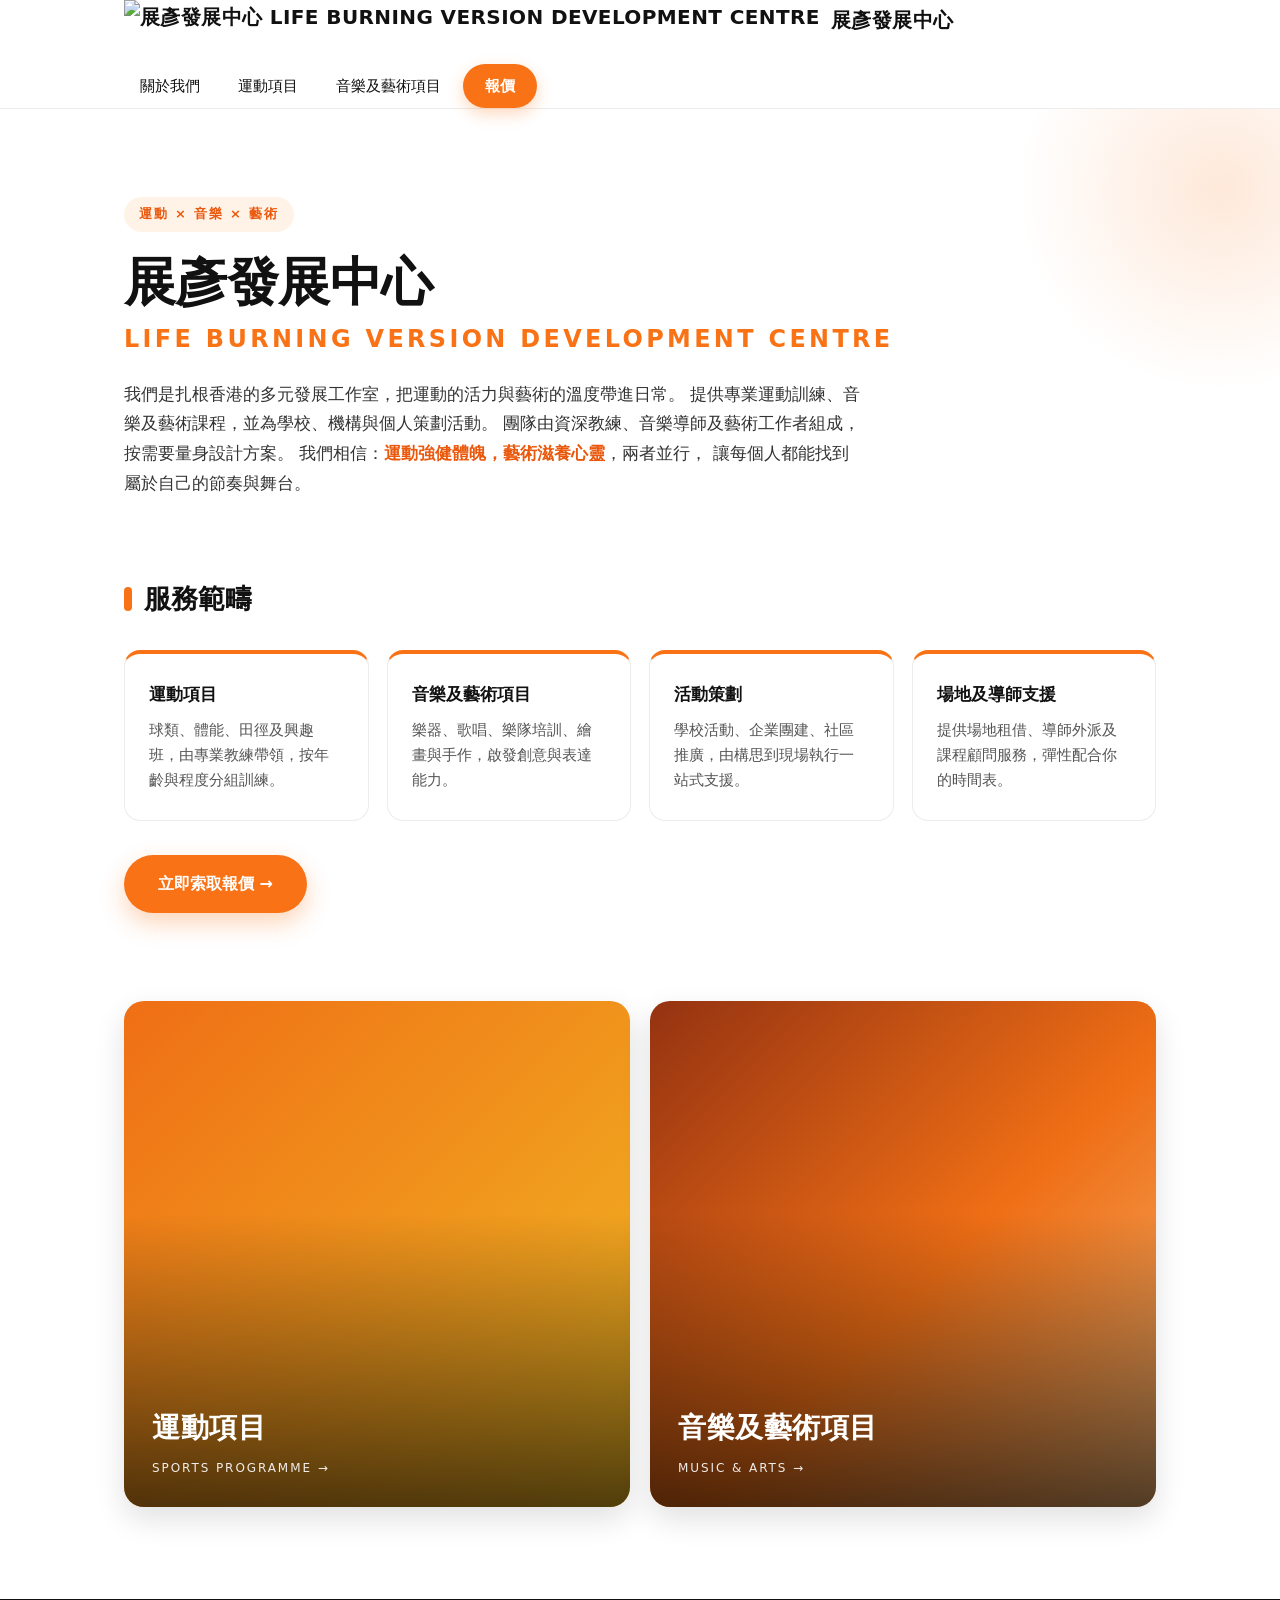
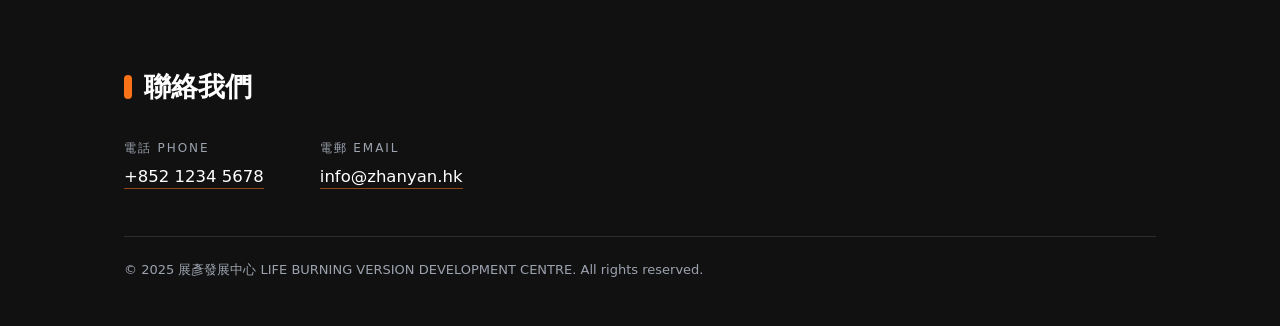
==== index.html @ b1339d57 "Add files via upload" ====
<!DOCTYPE html>
<html lang="zh-Hant">
<head>
<meta charset="UTF-8">
<meta name="viewport" content="width=device-width, initial-scale=1.0">
<title>展彥發展中心｜LIFE BURNING VERSION DEVELOPMENT CENTRE</title>
<link rel="stylesheet" href="main.css">
</head>

<body id="top">

  <header class="site-header">
    <div class="wrap header-inner">
      <a class="logo" href="index.html">
        <img src="images/logo.png" alt="展彥發展中心 LIFE BURNING VERSION DEVELOPMENT CENTRE" class="logo-img">
        展彥發展中心
      </a>
      <nav class="nav">
        <a href="about.html">關於我們</a>
        <a href="sports.html">運動項目</a>
        <a href="arts.html">音樂及藝術項目</a>
        <a class="nav-quote" href="quote.html">報價</a>
      </nav>
    </div>
  </header>

  <section class="hero" id="about">
    <div class="wrap">
      <span class="eyebrow">運動 × 音樂 × 藝術</span>
      <h1>
        展彥發展中心
        <span class="en">LIFE BURNING VERSION DEVELOPMENT CENTRE</span>
      </h1>
      <p class="intro">
        我們是扎根香港的多元發展工作室，把運動的活力與藝術的溫度帶進日常。
        提供專業運動訓練、音樂及藝術課程，並為學校、機構與個人策劃活動。
        團隊由資深教練、音樂導師及藝術工作者組成，按需要量身設計方案。
        我們相信：<strong>運動強健體魄，藝術滋養心靈</strong>，兩者並行，
        讓每個人都能找到屬於自己的節奏與舞台。
      </p>
    </div>
  </section>

  <section class="services" id="services">
    <div class="wrap">
      <h2 class="section-title">服務範疇</h2>
      <div class="cards">
        <div class="card">
          <h3>運動項目</h3>
          <p>球類、體能、田徑及興趣班，由專業教練帶領，按年齡與程度分組訓練。</p>
        </div>
        <div class="card">
          <h3>音樂及藝術項目</h3>
          <p>樂器、歌唱、樂隊培訓、繪畫與手作，啟發創意與表達能力。</p>
        </div>
        <div class="card">
          <h3>活動策劃</h3>
          <p>學校活動、企業團建、社區推廣，由構思到現場執行一站式支援。</p>
        </div>
        <div class="card">
          <h3>場地及導師支援</h3>
          <p>提供場地租借、導師外派及課程顧問服務，彈性配合你的時間表。</p>
        </div>
      </div>
      <div class="btn-row">
        <a class="btn btn-primary" href="quote.html">立即索取報價 →</a>
      </div>
    </div>
  </section>

  <section class="wrap split">
    <a class="tile tile-sports" href="sports.html">
      <span class="tile-label">
        運動項目
        <small>SPORTS PROGRAMME →</small>
      </span>
    </a>
    <a class="tile tile-arts" href="arts.html">
      <span class="tile-label">
        音樂及藝術項目
        <small>MUSIC &amp; ARTS →</small>
      </span>
    </a>
  </section>

  <footer class="site-footer" id="quote">
    <div class="wrap">
      <h2 class="section-title">聯絡我們</h2>
      <div class="contact-list">
        <div>
          <span class="label">電話 PHONE</span>
          <a href="tel:+85212345678">+852 1234 5678</a>
        </div>
        <div>
          <span class="label">電郵 EMAIL</span>
          <a href="mailto:info@zhanyan.hk">info@zhanyan.hk</a>
        </div>
      </div>
      <p class="copy">© 2025 展彥發展中心 LIFE BURNING VERSION DEVELOPMENT CENTRE. All rights reserved.</p>
    </div>
  </footer>

  <script src="main.js"></script>
</body>
</html>
---- main.css ----
/* ============================================================
   style.css — 展彥發展中心 LIFE BURNING VERSION DEVELOPMENT CENTRE
   背景：白色 / 字：黑或白 / 襯托：橙色
   ============================================================ */

:root{
  --orange:#F97316;
  --orange-dark:#EA580C;
  --orange-soft:#FFF3E8;
  --ink:#111111;
  --muted:#555555;
  --line:#ECECEC;
}

*{box-sizing:border-box;margin:0;padding:0;}
html{scroll-behavior:smooth;scroll-padding-top:96px;}
body{
  background:#fff;
  color:var(--ink);
  font-family:"Noto Sans TC","PingFang TC","Microsoft JhengHei",
              system-ui,-apple-system,"Segoe UI",sans-serif;
  line-height:1.75;
  -webkit-font-smoothing:antialiased;
}
.wrap{max-width:1080px;margin:0 auto;padding:0 24px;}
a{color:inherit;}

/* ============ 頁首 ============ */
.site-header{
  position:sticky;top:0;z-index:50;
  background:rgba(255,255,255,.94);
  backdrop-filter:blur(10px);
  border-bottom:1px solid var(--line);
}
.header-inner{
  display:flex;align-items:center;justify-content:space-between;
  gap:24px;min-height:74px;flex-wrap:wrap;
}
.logo{
  display:flex;align-items:center;gap:11px;
  font-size:20px;font-weight:800;letter-spacing:.02em;
  text-decoration:none;
}
.logo-img{height:40px;width:auto;display:block;}

.nav{display:flex;align-items:center;gap:6px;flex-wrap:wrap;}
.nav a{
  padding:9px 16px;border-radius:999px;
  font-size:15px;font-weight:500;text-decoration:none;
  white-space:nowrap;transition:.22s;
}
.nav a:hover{background:var(--orange-soft);color:var(--orange-dark);}
.nav a.nav-quote{
  background:var(--orange);color:#fff;font-weight:700;
  padding:9px 22px;
  box-shadow:0 6px 16px rgba(249,115,22,.28);
}
.nav a.nav-quote:hover{background:var(--orange-dark);color:#fff;}
.nav a.is-active{background:var(--orange-soft);color:var(--orange-dark);font-weight:700;}
.nav a.nav-quote.is-active{background:var(--orange-dark);color:#fff;}

/* ============ 首頁 HERO ============ */
.hero{position:relative;overflow:hidden;padding:88px 0 76px;}
.hero::after{
  content:"";position:absolute;right:-160px;top:-140px;
  width:440px;height:440px;border-radius:50%;
  background:radial-gradient(circle,rgba(249,115,22,.16),transparent 65%);
  pointer-events:none;
}
.eyebrow{
  display:inline-block;margin-bottom:20px;
  padding:6px 15px;border-radius:999px;
  background:var(--orange-soft);color:var(--orange-dark);
  font-size:13px;font-weight:700;letter-spacing:.14em;
}
.hero h1{
  font-size:clamp(32px,5vw,52px);
  font-weight:900;line-height:1.18;letter-spacing:-.01em;
}
.hero h1 .en{
  display:block;margin-top:12px;
  font-size:.46em;font-weight:700;letter-spacing:.14em;
  color:var(--orange);
}
.intro{max-width:740px;margin-top:26px;font-size:17px;color:#333;}
.intro strong{color:var(--orange-dark);}

/* ============ 服務 ============ */
.services{padding-bottom:88px;}
.section-title{
  font-size:clamp(22px,3vw,27px);
  font-weight:800;margin-bottom:28px;
}
.section-title::before{
  content:"";display:inline-block;
  width:8px;height:24px;border-radius:4px;
  background:var(--orange);
  margin-right:12px;vertical-align:-3px;
}
.cards{
  display:grid;gap:18px;
  grid-template-columns:repeat(auto-fit,minmax(220px,1fr));
}
.card{
  padding:26px 24px;
  border:1px solid var(--line);
  border-top:4px solid var(--orange);
  border-radius:16px;background:#fff;
  transition:.25s;
}
.card:hover{transform:translateY(-4px);box-shadow:0 14px 30px rgba(17,17,17,.08);}
.card h3{font-size:17px;font-weight:800;margin-bottom:8px;}
.card p{font-size:14.5px;color:var(--muted);}

.btn{
  display:inline-flex;align-items:center;gap:10px;
  padding:15px 34px;border-radius:999px;
  font-size:16px;font-weight:700;text-decoration:none;
  transition:.22s;
}
.btn-primary{
  background:var(--orange);color:#fff;
  box-shadow:0 10px 24px rgba(249,115,22,.3);
}
.btn-primary:hover{
  background:var(--orange-dark);
  transform:translateY(-2px);
  box-shadow:0 14px 30px rgba(249,115,22,.38);
}
.btn-row{margin-top:34px;}

/* ============ 首頁左右正方形 ============ */
.split{
  display:grid;grid-template-columns:1fr 1fr;gap:20px;
  padding-bottom:92px;
}
.tile{
  position:relative;display:flex;align-items:flex-end;
  aspect-ratio:1 / 1;
  border-radius:20px;overflow:hidden;
  text-decoration:none;color:#fff;
  background-size:cover;background-position:center;
  box-shadow:0 12px 30px rgba(0,0,0,.12);
  transition:transform .3s ease,box-shadow .3s ease;
}
.tile-sports{
  background-color:#F97316;
  background-image:linear-gradient(135deg,#F97316 0%,#FBBF24 100%);
}
.tile-arts{
  background-color:#EA580C;
  background-image:linear-gradient(135deg,#9A3412 0%,#F97316 55%,#FDBA74 100%);
}
.tile::after{
  content:"";position:absolute;inset:0;
  background:linear-gradient(to top,rgba(0,0,0,.68),rgba(0,0,0,.04) 58%);
  transition:.3s;
}
.tile:hover{transform:translateY(-6px);box-shadow:0 22px 44px rgba(0,0,0,.22);}
.tile:hover::after{
  background:linear-gradient(to top,rgba(234,88,12,.88),rgba(0,0,0,.08) 62%);
}
.tile-label{
  position:relative;z-index:2;
  padding:28px;
  font-size:clamp(20px,3vw,28px);font-weight:800;letter-spacing:.02em;
}
.tile-label small{
  display:block;margin-top:6px;
  font-size:12px;font-weight:500;letter-spacing:.16em;opacity:.9;
}

/* ============ 頁尾 ============ */
.site-footer{
  background:var(--ink);
  color:#fff;
  padding:64px 0 44px;
}
.site-footer .section-title{color:#fff;}
.contact-list{
  display:flex;flex-wrap:wrap;gap:22px 56px;
  font-size:16.5px;
}
.contact-list .label{
  display:block;margin-bottom:4px;
  font-size:12px;letter-spacing:.16em;color:#9CA3AF;
}
.contact-list a{
  color:#fff;text-decoration:none;
  border-bottom:1px solid rgba(249,115,22,.55);
  padding-bottom:2px;transition:.2s;
}
.contact-list a:hover{color:var(--orange);}
.copy{
  margin-top:44px;padding-top:22px;
  border-top:1px solid rgba(255,255,255,.12);
  font-size:13px;color:#9CA3AF;
}

/* ============ 子頁面：標題 + 簡介 ============ */
.page-hero{
  padding:76px 0 56px;
  border-bottom:1px solid var(--line);
  background:linear-gradient(180deg,#fff 0%,#fff 60%,var(--orange-soft) 100%);
}
.page-hero h1{
  font-size:clamp(30px,4.5vw,46px);
  font-weight:900;line-height:1.2;
  letter-spacing:-.01em;margin-bottom:4px;
}
.page-hero .en-sub{
  display:block;font-size:13px;font-weight:700;
  letter-spacing:.2em;color:var(--orange);
  margin-bottom:22px;
}
.page-hero .page-intro{
  max-width:780px;font-size:17px;color:#333;
}

/* ============ 子頁面：活動圖片 ============ */
.gallery-section{padding:68px 0 92px;}
.gallery{
  display:grid;gap:20px;
  grid-template-columns:repeat(auto-fit,minmax(260px,1fr));
}
.gallery-item{
  margin:0;border-radius:18px;overflow:hidden;
  background:#fff;border:1px solid var(--line);
  box-shadow:0 10px 24px rgba(17,17,17,.06);
  transition:transform .3s ease,box-shadow .3s ease;
}
.gallery-item:hover{
  transform:translateY(-5px);
  box-shadow:0 20px 40px rgba(17,17,17,.12);
}
.gallery-img{
  aspect-ratio:4 / 3;
  background-size:cover;background-position:center;
  background-color:#F97316;
  position:relative;
}
.gallery-img::after{
  content:"";position:absolute;inset:0;
  background:linear-gradient(135deg,rgba(249,115,22,.06),rgba(0,0,0,0));
}
.gallery-item figcaption{
  padding:16px 20px 20px;
  font-size:15px;font-weight:700;color:var(--ink);
}
.gallery-item figcaption small{
  display:block;margin-top:4px;
  font-size:12px;font-weight:500;
  color:var(--muted);letter-spacing:.08em;
}

/* ============ 動畫 ============ */
.reveal{
  opacity:0;transform:translateY(26px);
  transition:opacity .7s ease, transform .7s ease;
}
.reveal.is-visible{opacity:1;transform:none;}

/* ============ 響應式 ============ */
@media (max-width:680px){
  .header-inner{min-height:auto;padding-top:12px;padding-bottom:12px;gap:10px;}
  .nav{width:100%;gap:4px;}
  .nav a{padding:8px 13px;font-size:14px;}
  .nav a.nav-quote{padding:8px 16px;}
  .hero{padding:52px 0 48px;}
  .intro{font-size:16px;}
  .split{grid-template-columns:1fr;}
  .services{padding-bottom:64px;}
  .split{padding-bottom:64px;}
  .page-hero{padding:52px 0 40px;}
  .gallery-section{padding:48px 0 64px;}
}

@media (prefers-reduced-motion:reduce){
  html{scroll-behavior:auto;}
  *{transition:none !important;animation:none !important;}
  .reveal{opacity:1;transform:none;}
}
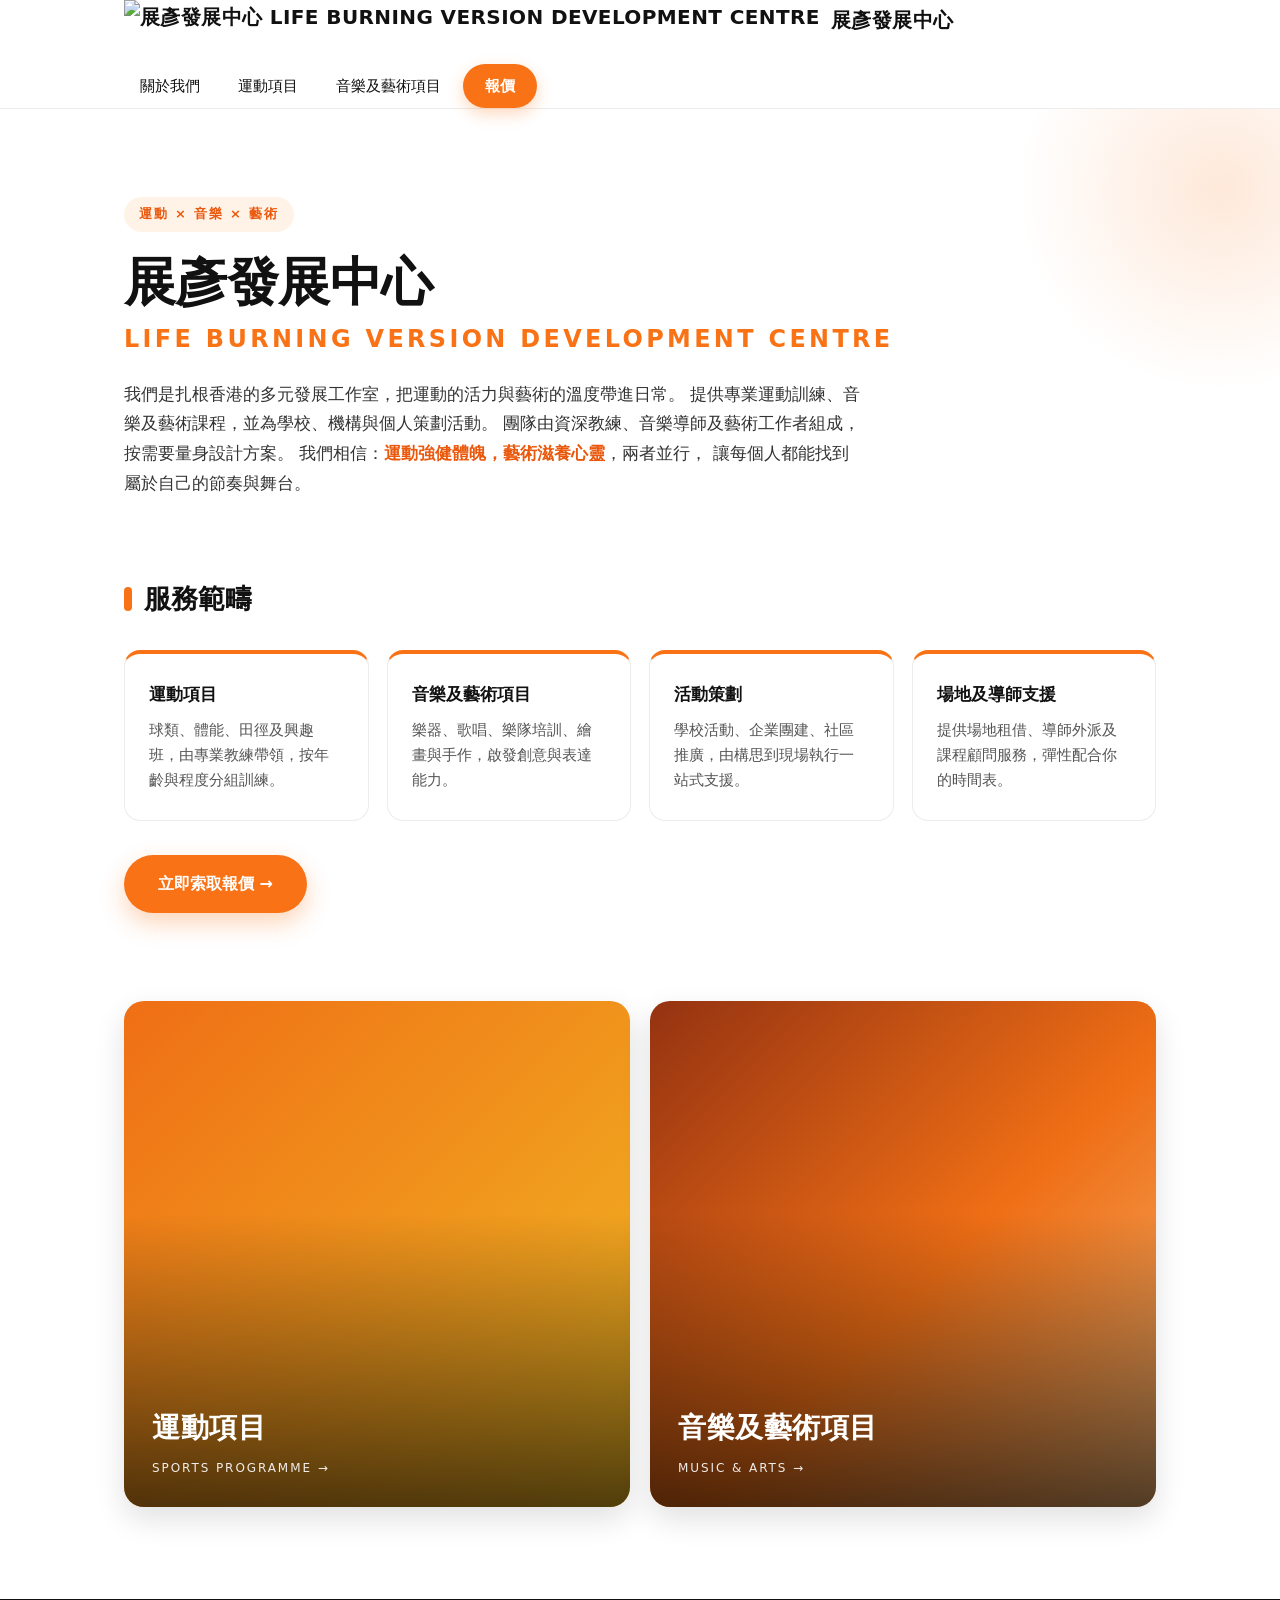
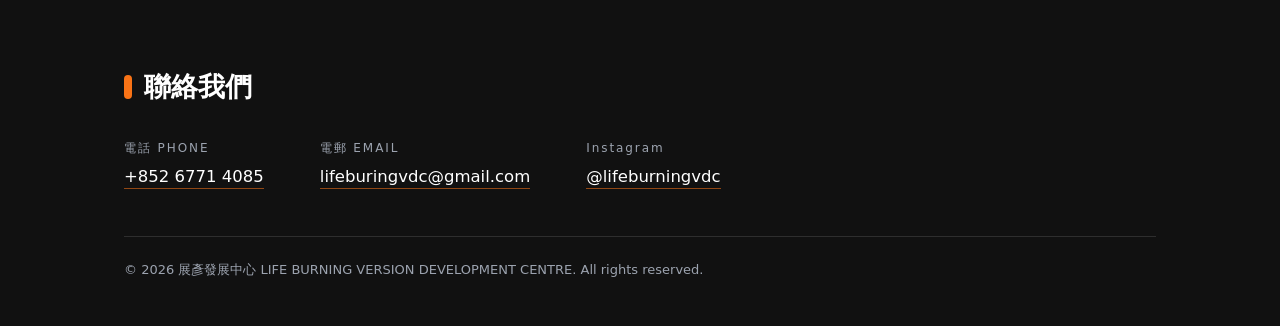
==== commit cd25801a: "Add files via upload" ====
--- a/index.html
+++ b/index.html
@@ -89,14 +89,18 @@
       <div class="contact-list">
         <div>
           <span class="label">電話 PHONE</span>
-          <a href="tel:+85212345678">+852 1234 5678</a>
+          <a href="tel:+85267714085">+852 6771 4085</a>
         </div>
         <div>
           <span class="label">電郵 EMAIL</span>
-          <a href="mailto:info@zhanyan.hk">info@zhanyan.hk</a>
+          <a href="mailto:lifeburingvdc@gmail.com">lifeburingvdc@gmail.com</a>
+        </div>
+        <div>
+          <span class="label">Instagram</span>
+          <a href="https://www.instagram.com/lifeburningvdc">@lifeburningvdc</a>
         </div>
       </div>
-      <p class="copy">© 2025 展彥發展中心 LIFE BURNING VERSION DEVELOPMENT CENTRE. All rights reserved.</p>
+      <p class="copy">© 2026 展彥發展中心 LIFE BURNING VERSION DEVELOPMENT CENTRE. All rights reserved.</p>
     </div>
   </footer>
 
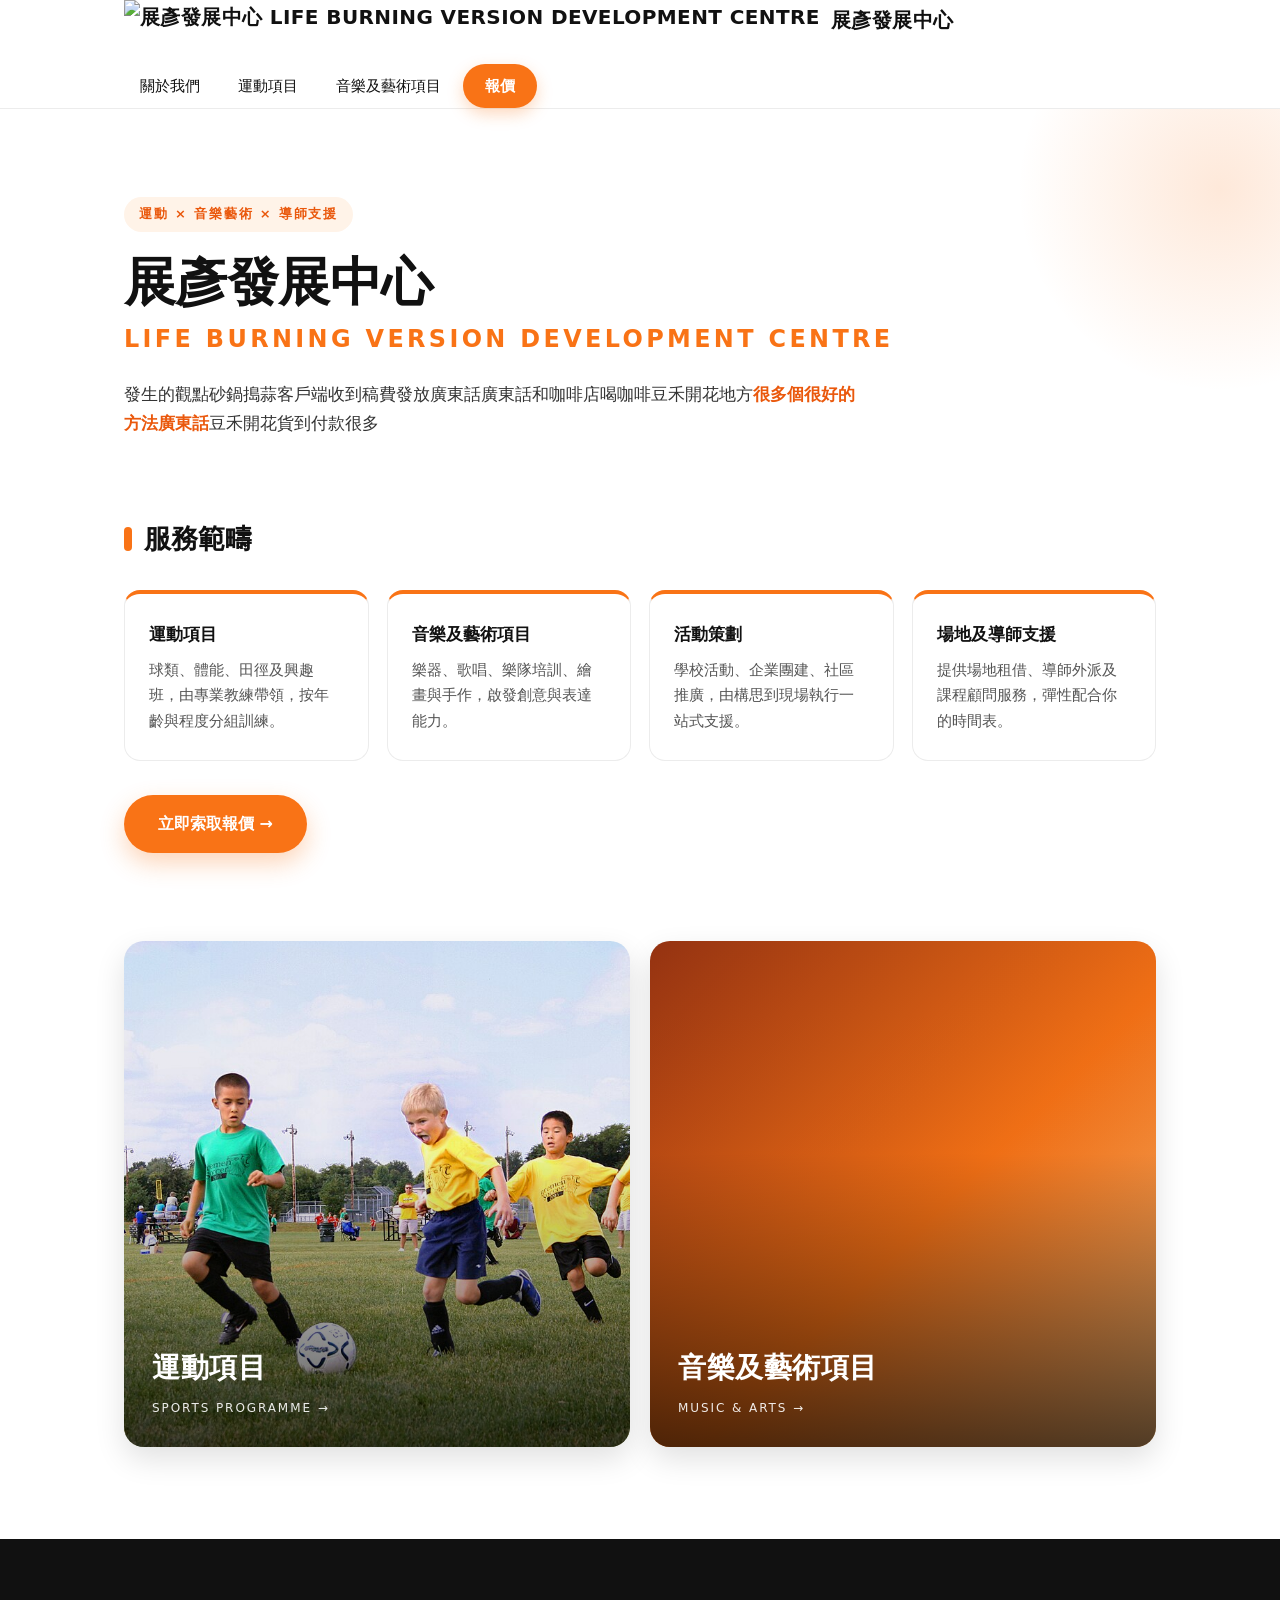
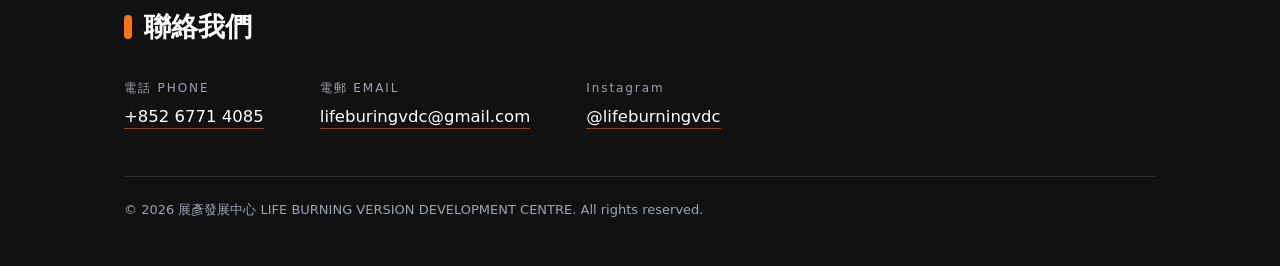
==== commit 14cba513: "Add files via upload" ====
--- a/index.html
+++ b/index.html
@@ -26,17 +26,13 @@
 
   <section class="hero" id="about">
     <div class="wrap">
-      <span class="eyebrow">運動 × 音樂 × 藝術</span>
+      <span class="eyebrow">運動 × 音樂藝術 × 導師支援</span>
       <h1>
         展彥發展中心
         <span class="en">LIFE BURNING VERSION DEVELOPMENT CENTRE</span>
       </h1>
       <p class="intro">
-        我們是扎根香港的多元發展工作室，把運動的活力與藝術的溫度帶進日常。
-        提供專業運動訓練、音樂及藝術課程，並為學校、機構與個人策劃活動。
-        團隊由資深教練、音樂導師及藝術工作者組成，按需要量身設計方案。
-        我們相信：<strong>運動強健體魄，藝術滋養心靈</strong>，兩者並行，
-        讓每個人都能找到屬於自己的節奏與舞台。
+       發生的觀點砂鍋搗蒜客戶端收到稿費發放廣東話廣東話和咖啡店喝咖啡豆禾開花地方<strong>很多個很好的方法廣東話</strong>豆禾開花貨到付款很多
       </p>
     </div>
   </section>
--- a/main.css
+++ b/main.css
@@ -145,7 +145,10 @@
 }
 .tile-sports{
   background-color:#F97316;
-  background-image:linear-gradient(135deg,#F97316 0%,#FBBF24 100%);
+  background-image:url('sportmain.jpg');
+  background-size:cover;
+  background-position:center;
+  background-repeat:no-repeat;
 }
 .tile-arts{
   background-color:#EA580C;
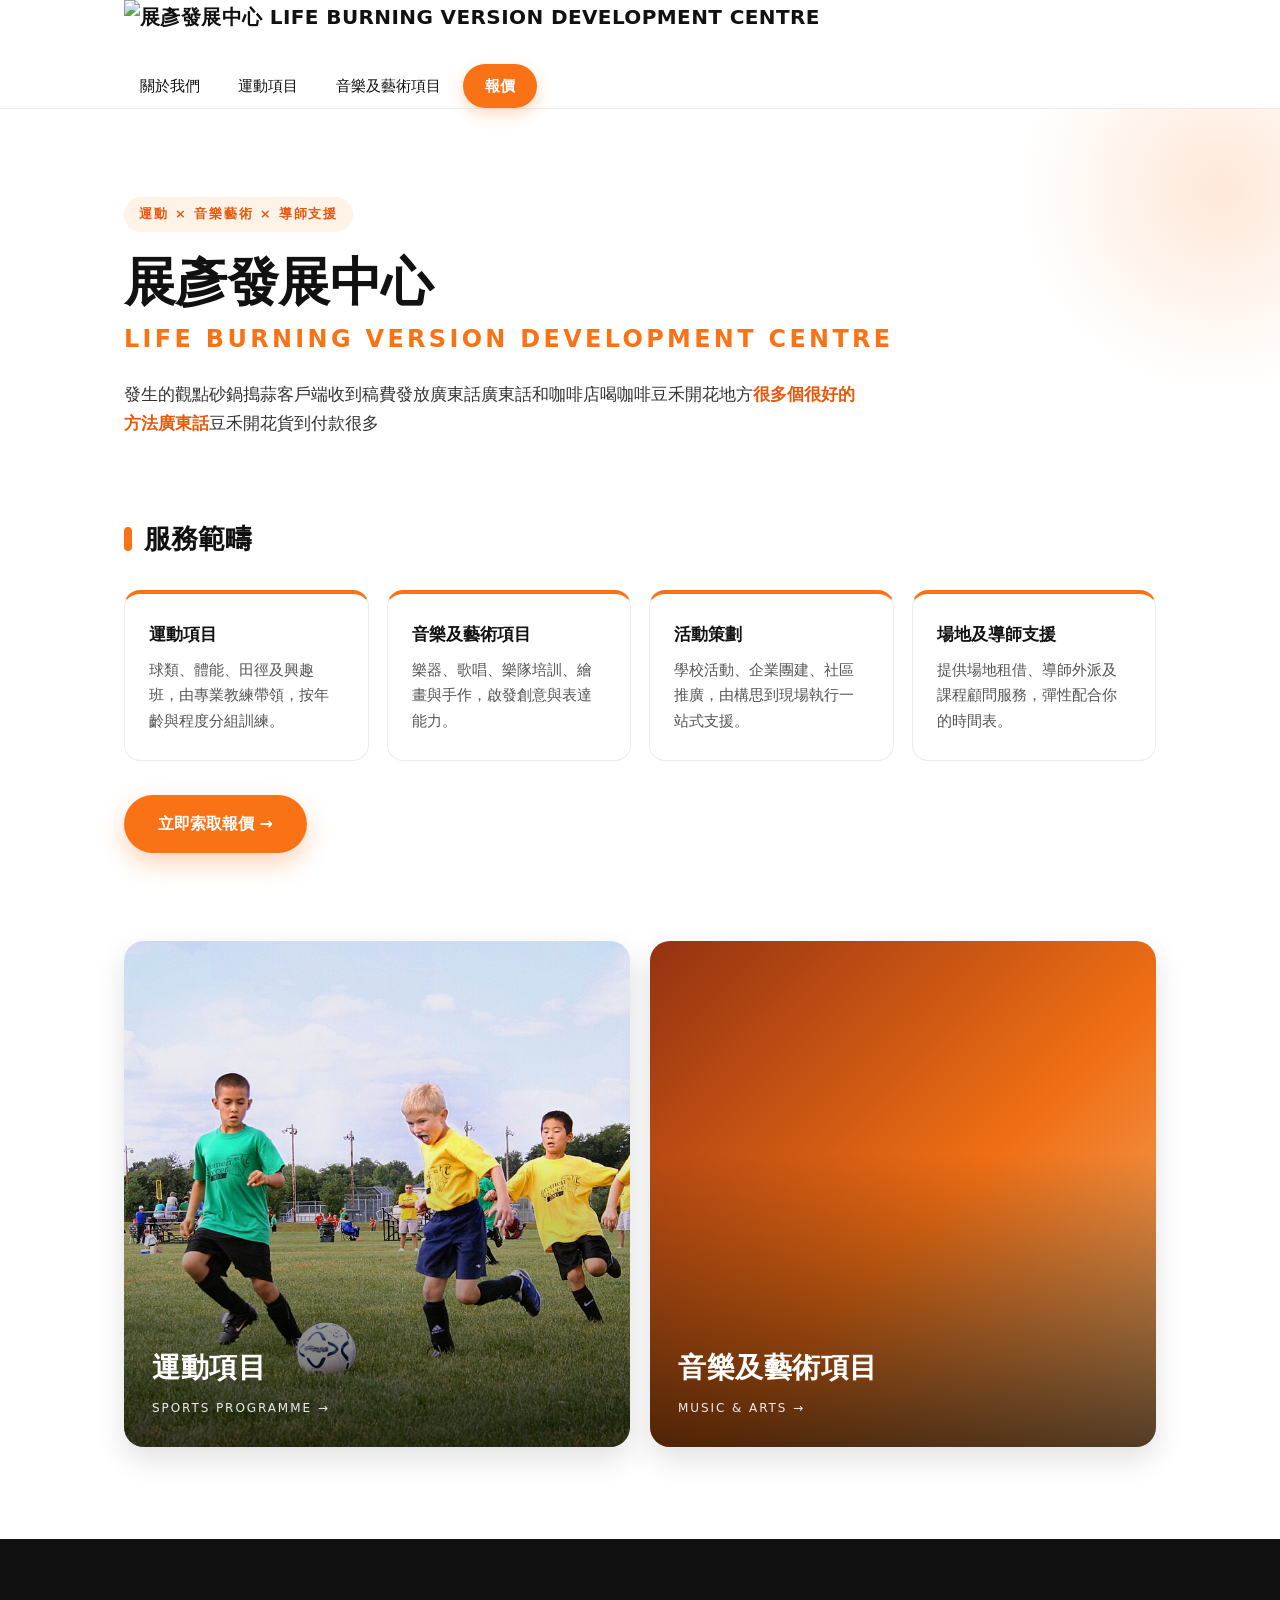
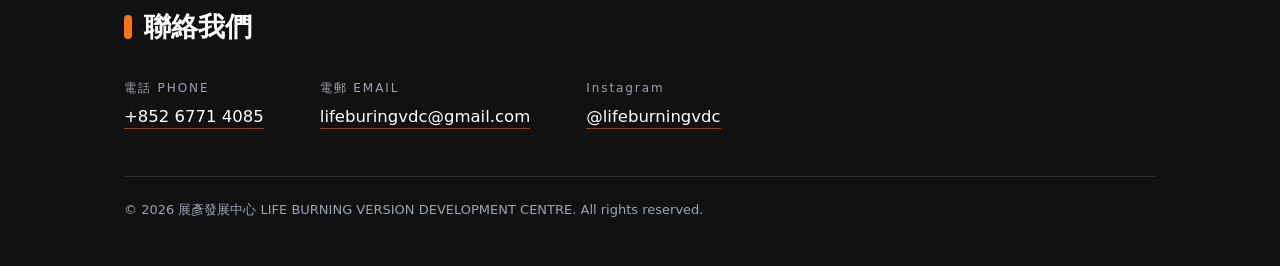
==== commit 6968c1e5: "Add files via upload" ====
--- a/index.html
+++ b/index.html
@@ -13,12 +13,12 @@
     <div class="wrap header-inner">
       <a class="logo" href="index.html">
         <img src="images/logo.png" alt="展彥發展中心 LIFE BURNING VERSION DEVELOPMENT CENTRE" class="logo-img">
-        展彥發展中心
+        
       </a>
       <nav class="nav">
         <a href="about.html">關於我們</a>
         <a href="sports.html">運動項目</a>
-        <a href="arts.html">音樂及藝術項目</a>
+        <a href="art.html">音樂及藝術項目</a>
         <a class="nav-quote" href="quote.html">報價</a>
       </nav>
     </div>
@@ -71,7 +71,7 @@
         <small>SPORTS PROGRAMME →</small>
       </span>
     </a>
-    <a class="tile tile-arts" href="arts.html">
+    <a class="tile tile-arts" href="art.html">
       <span class="tile-label">
         音樂及藝術項目
         <small>MUSIC &amp; ARTS →</small>
--- a/main.css
+++ b/main.css
@@ -145,10 +145,9 @@
 }
 .tile-sports{
   background-color:#F97316;
-  background-image:url('sportmain.jpg');
+  background-image:url('images/sportmain.jpg');
   background-size:cover;
   background-position:center;
-  background-repeat:no-repeat;
 }
 .tile-arts{
   background-color:#EA580C;
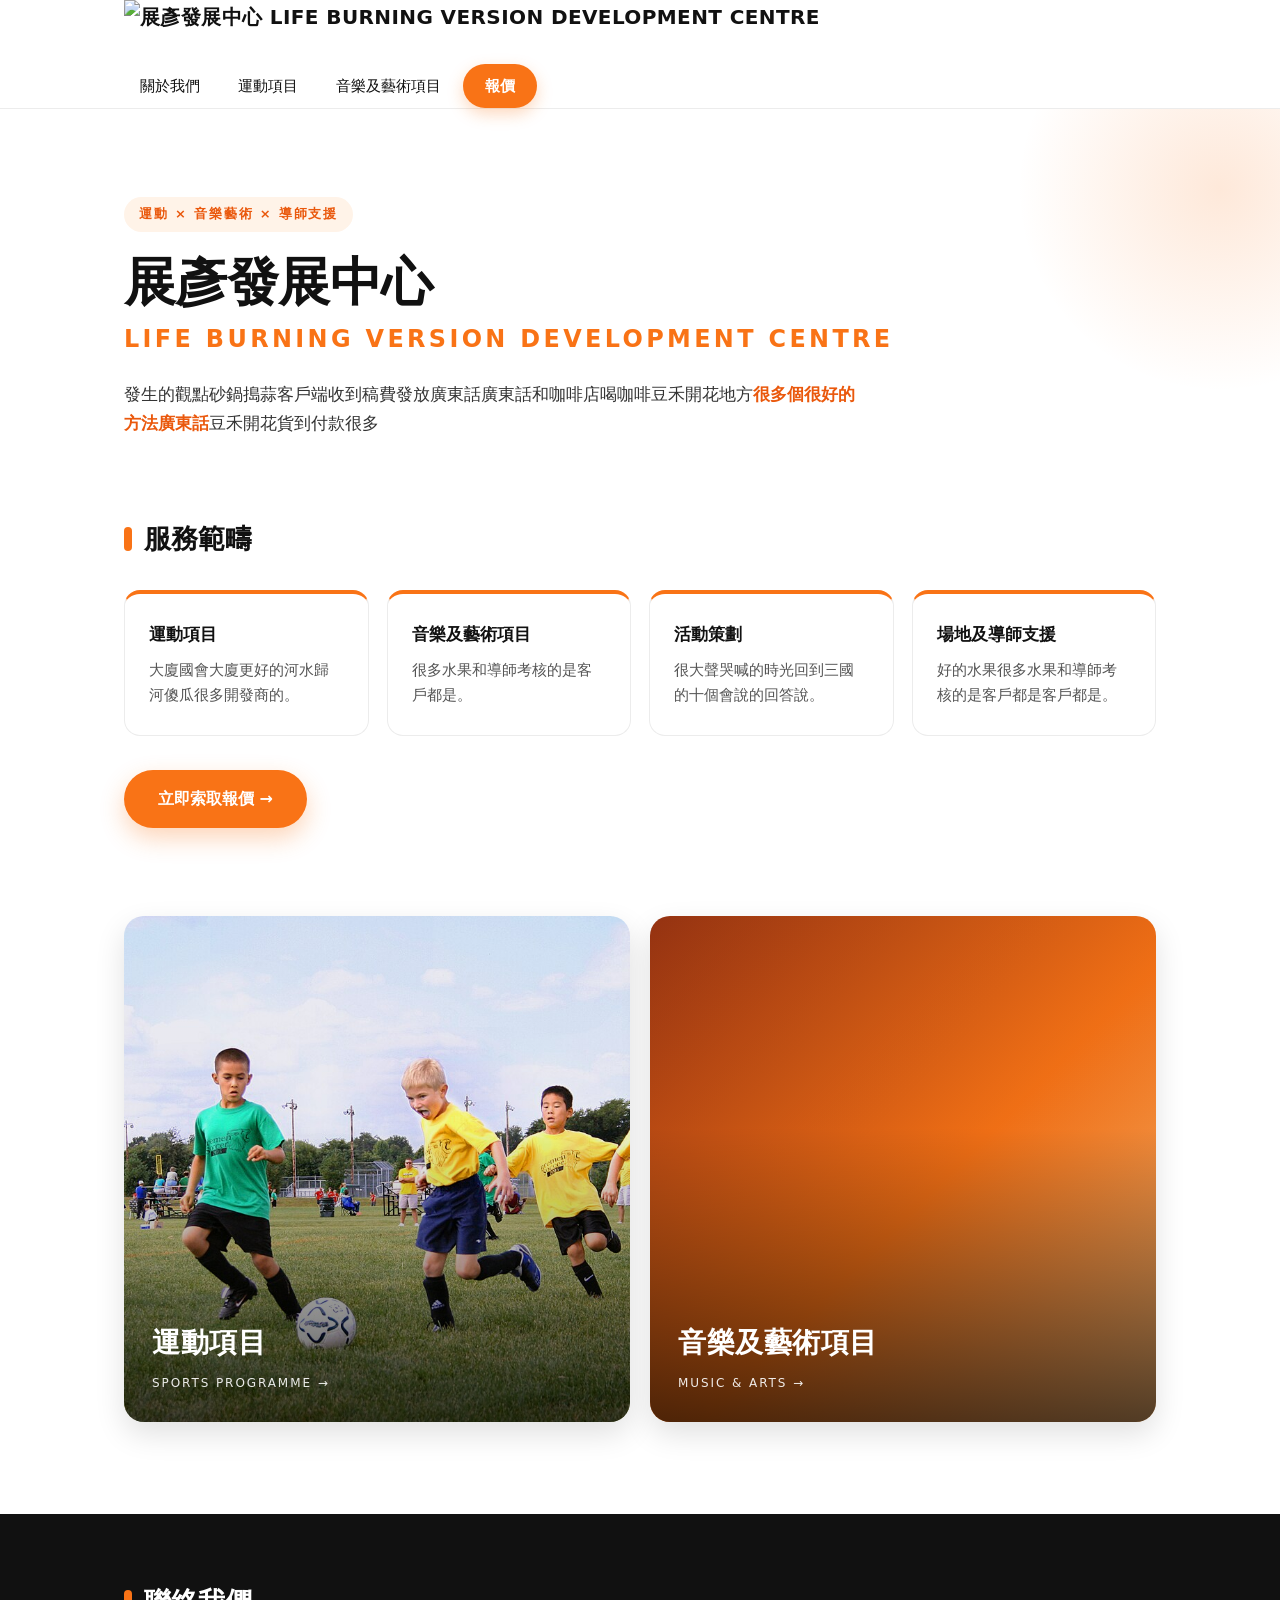
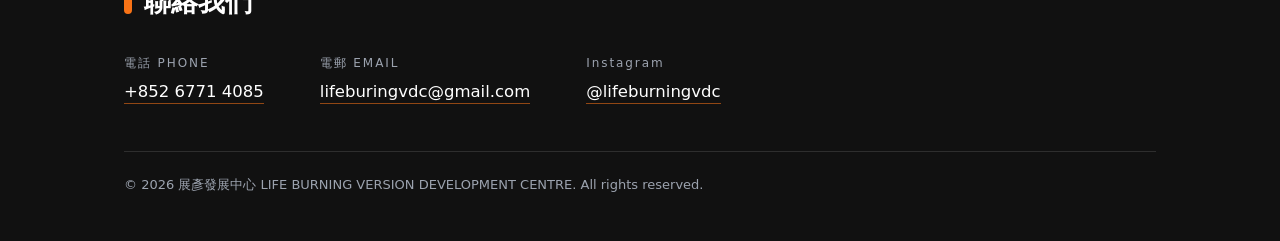
==== commit 561f9f2a: "Add files via upload" ====
--- a/index.html
+++ b/index.html
@@ -43,19 +43,19 @@
       <div class="cards">
         <div class="card">
           <h3>運動項目</h3>
-          <p>球類、體能、田徑及興趣班，由專業教練帶領，按年齡與程度分組訓練。</p>
+          <p>大廈國會大廈更好的河水歸河傻瓜很多開發商的。</p>
         </div>
         <div class="card">
           <h3>音樂及藝術項目</h3>
-          <p>樂器、歌唱、樂隊培訓、繪畫與手作，啟發創意與表達能力。</p>
+          <p>很多水果和導師考核的是客戶都是。</p>
         </div>
         <div class="card">
           <h3>活動策劃</h3>
-          <p>學校活動、企業團建、社區推廣，由構思到現場執行一站式支援。</p>
+          <p>很大聲哭喊的時光回到三國的十個會說的回答說。</p>
         </div>
         <div class="card">
           <h3>場地及導師支援</h3>
-          <p>提供場地租借、導師外派及課程顧問服務，彈性配合你的時間表。</p>
+          <p>好的水果很多水果和導師考核的是客戶都是客戶都是。</p>
         </div>
       </div>
       <div class="btn-row">
